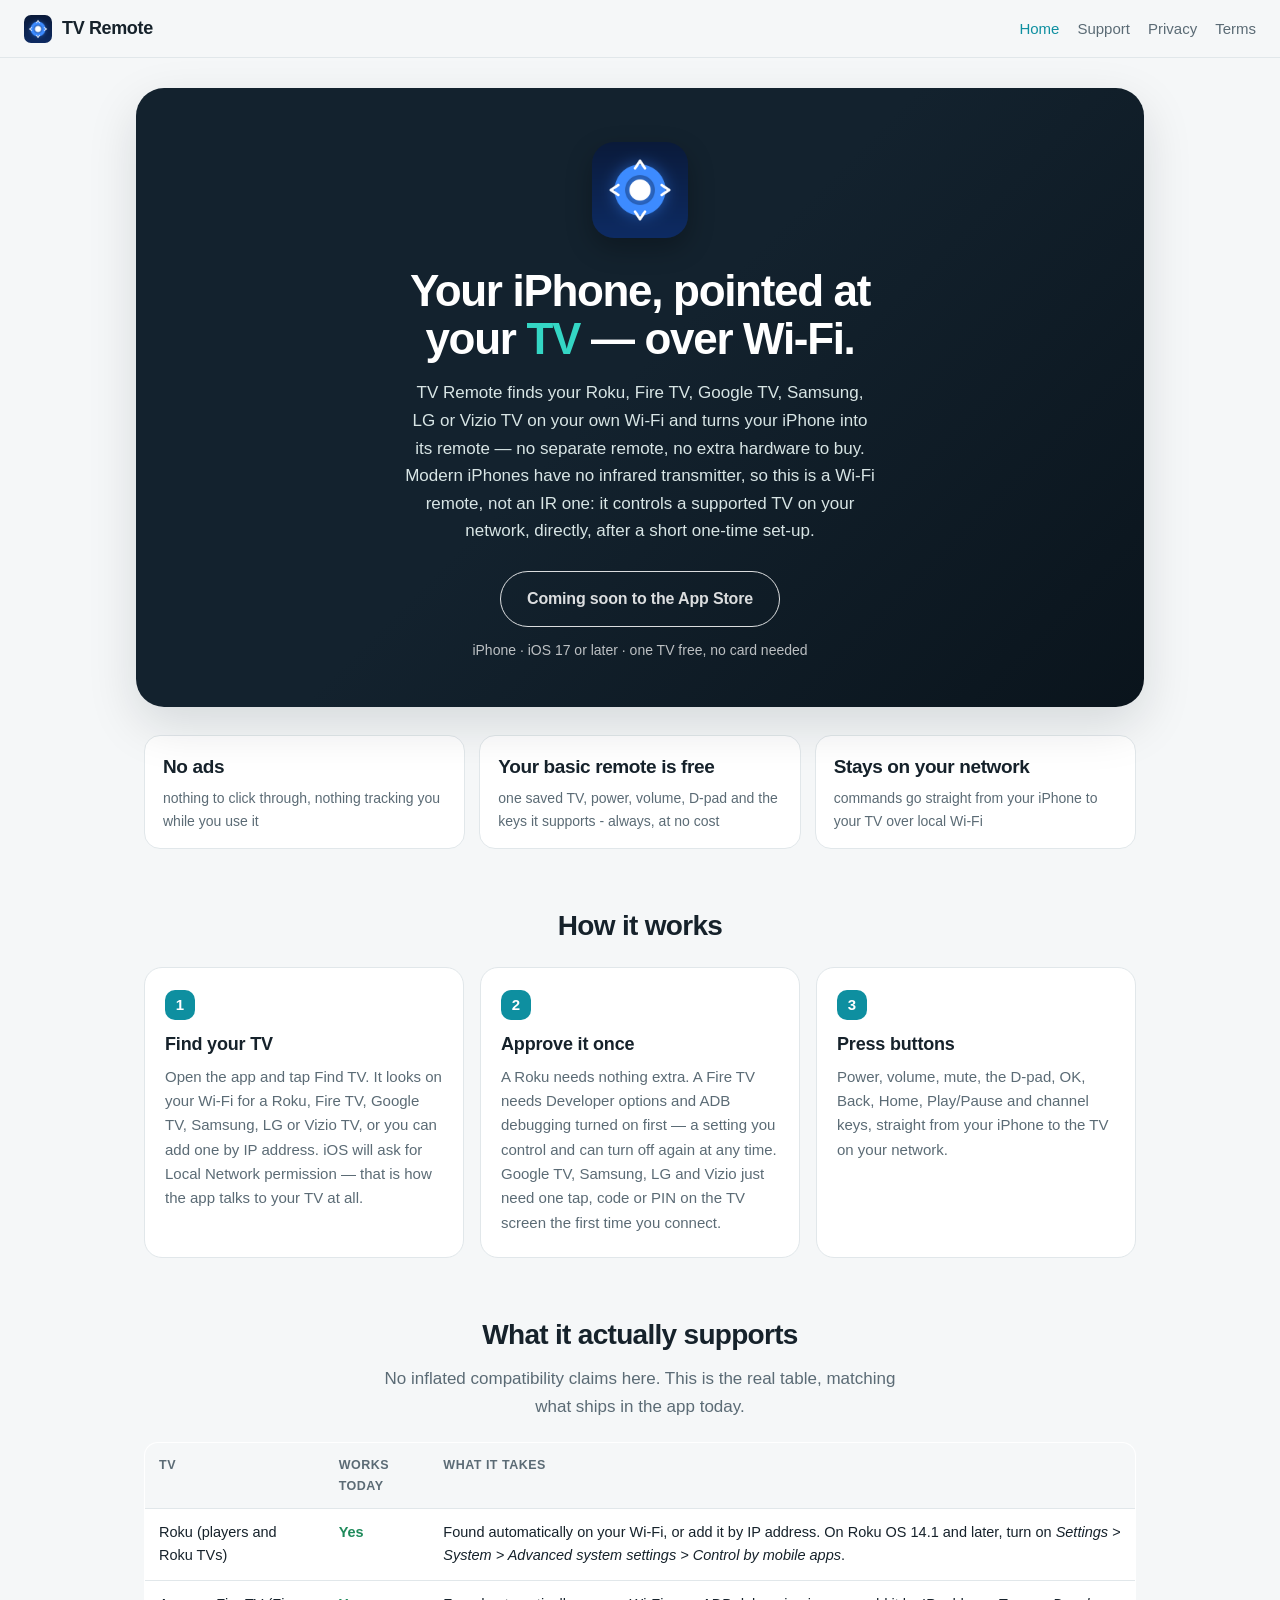
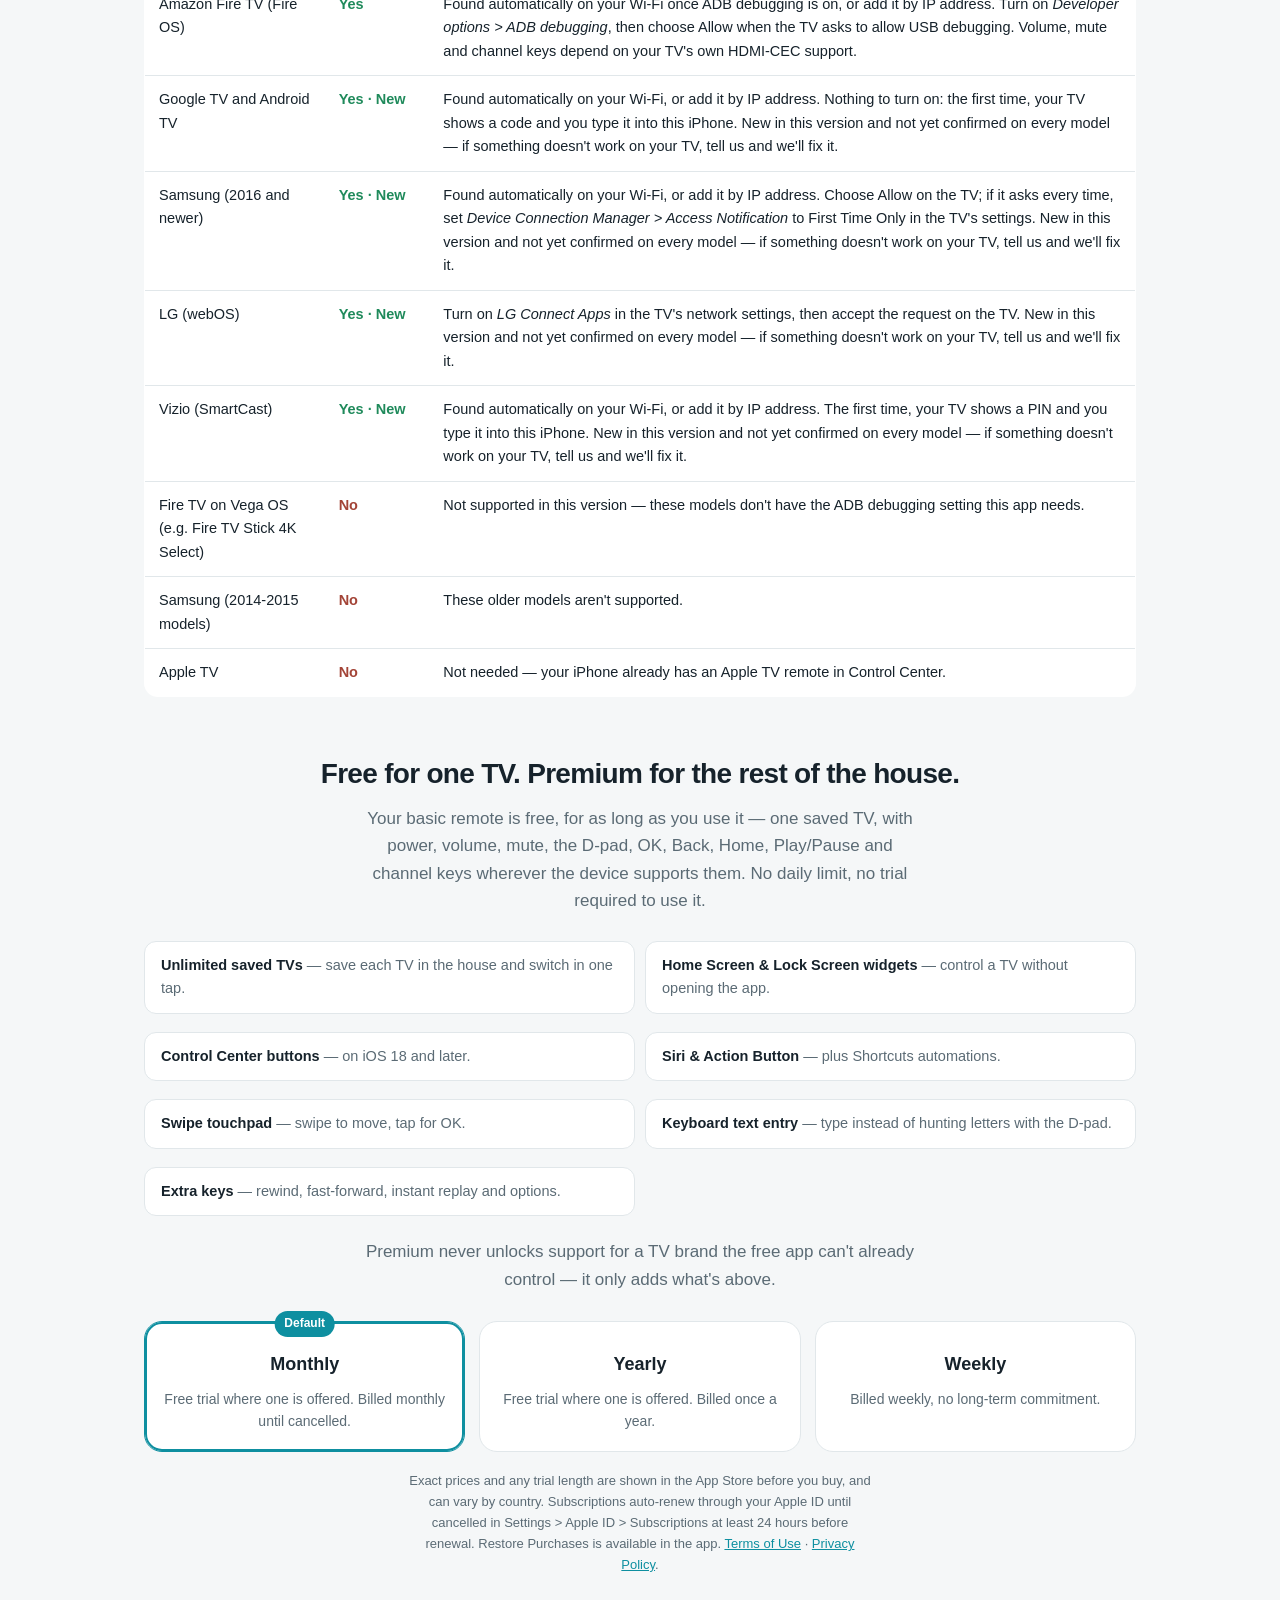
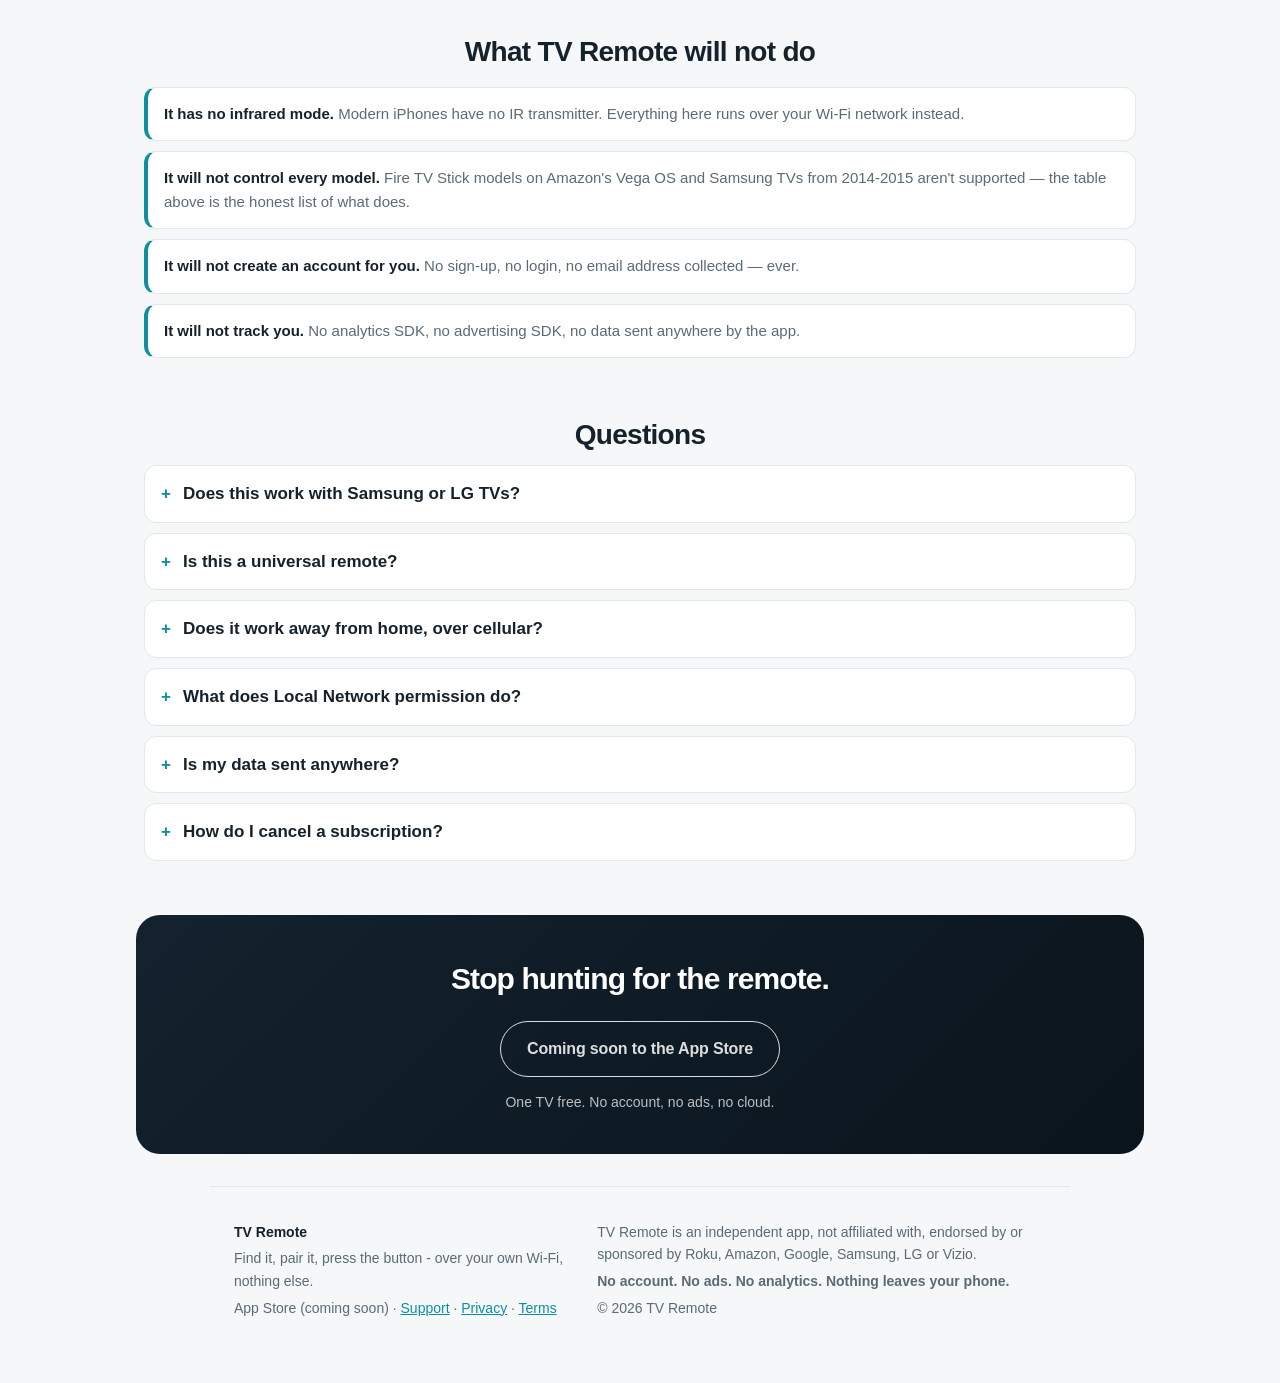
==== index.html @ e15d1ee3 "TV Remote site: landing, support, privacy policy and terms" ====
<!DOCTYPE html>
<html lang="en">
<head>
<meta charset="utf-8">
<meta name="viewport" content="width=device-width, initial-scale=1">
<title>TV Remote — the Wi-Fi remote for Roku, Fire TV &amp; more</title>
<meta name="description" content="TV Remote turns your iPhone into a remote for a Roku, Fire TV, Google TV, Samsung, LG or Vizio TV over your own Wi-Fi. No ads, no account, no cloud. One TV free; Premium adds unlimited TVs, widgets and more.">
<!-- Smart App Banner. Uncomment and fill app-id the day the App Store record
     exists; a banner pointing at a non-existent id renders as a dead bar.
<meta name="apple-itunes-app" content="app-id=APP_ID"> -->
<link rel="canonical" href="https://www.gettvremote.com/">
<link rel="stylesheet" href="style.css">
<link rel="icon" href="img/icon.png">
<link rel="apple-touch-icon" href="img/icon.png">
<meta name="color-scheme" content="light dark">
<meta name="theme-color" content="#13222E">
<meta property="og:type" content="website">
<meta property="og:site_name" content="TV Remote">
<meta property="og:title" content="TV Remote — the Wi-Fi remote for Roku, Fire TV &amp; more">
<meta property="og:description" content="TV Remote turns your iPhone into a remote for a Roku, Fire TV, Google TV, Samsung, LG or Vizio TV over your own Wi-Fi. No ads, no account, no cloud. One TV free; Premium adds unlimited TVs, widgets and more.">
<meta property="og:url" content="https://www.gettvremote.com/">
<meta property="og:image" content="https://www.gettvremote.com/img/icon.png">
<meta name="twitter:card" content="summary_large_image">
</head>
<body>
<header class="bar">
  <a class="wordmark" href="index.html"><img src="img/icon.png" alt="" width="28" height="28">TV Remote</a>
  <nav><a href="index.html" aria-current="page">Home</a><a href="support.html">Support</a><a href="privacy.html">Privacy</a><a href="terms.html">Terms</a></nav>
</header>
<main class="wide">

<section class="hero">
  <img class="appicon" src="img/icon.png" alt="TV Remote app icon" width="96" height="96">
  <h1>Your iPhone, pointed at<br>your <em>TV</em> &mdash; over Wi-Fi.</h1>
  <p class="lede">TV Remote finds your Roku, Fire TV, Google TV, Samsung, LG
  or Vizio TV on your own Wi-Fi and turns your iPhone into its remote
  &mdash; no separate remote, no extra hardware to buy. Modern iPhones have
  no infrared transmitter, so this is a Wi-Fi remote, not an IR one: it
  controls a supported TV on your network, directly, after a short one-time
  set-up.</p>
  <p class="cta">
    <span class="btn btn-soon" aria-disabled="true">Coming soon to the App Store</span>
    <span class="cta-note">iPhone &middot; iOS 17 or later &middot; one TV free, no card needed</span>
  </p>
</section>

<section class="proof">
  <div class="stat"><strong>No ads</strong><span>nothing to click through, nothing tracking you while you use it</span></div>
  <div class="stat"><strong>Your basic remote is free</strong><span>one saved TV, power, volume, D-pad and the keys it supports - always, at no cost</span></div>
  <div class="stat"><strong>Stays on your network</strong><span>commands go straight from your iPhone to your TV over local Wi-Fi</span></div>
</section>

<section class="steps" id="how">
  <h2 class="section-title">How it works</h2>
  <div class="stepgrid">
    <div>
      <span class="num">1</span>
      <h3>Find your TV</h3>
      <p>Open the app and tap Find TV. It looks on your Wi-Fi for a Roku,
      Fire TV, Google TV, Samsung, LG or Vizio TV, or you can add one by IP
      address. iOS will ask for Local Network permission &mdash; that is how
      the app talks to your TV at all.</p>
    </div>
    <div>
      <span class="num">2</span>
      <h3>Approve it once</h3>
      <p>A Roku needs nothing extra. A Fire TV needs Developer options and ADB
      debugging turned on first &mdash; a setting you control and can turn
      off again at any time. Google TV, Samsung, LG and Vizio just need one
      tap, code or PIN on the TV screen the first time you connect.</p>
    </div>
    <div>
      <span class="num">3</span>
      <h3>Press buttons</h3>
      <p>Power, volume, mute, the D-pad, OK, Back, Home, Play/Pause and
      channel keys, straight from your iPhone to the TV on your network.</p>
    </div>
  </div>
</section>

<section class="honest" id="devices">
  <h2 class="section-title">What it actually supports</h2>
  <p class="section-lede">No inflated compatibility claims here. This is the
  real table, matching what ships in the app today.</p>
  
<table class="devices">
<thead><tr><th>TV</th><th>Works today</th><th>What it takes</th></tr></thead>
<tbody>
<tr><td>Roku (players and Roku TVs)</td><td class="yes">Yes</td><td>Found automatically on your Wi-Fi, or add it by IP address. On Roku OS 14.1 and later, turn on <em>Settings &gt; System &gt; Advanced system settings &gt; Control by mobile apps</em>.</td></tr>
<tr><td>Amazon Fire TV (Fire OS)</td><td class="yes">Yes</td><td>Found automatically on your Wi-Fi once ADB debugging is on, or add it by IP address. Turn on <em>Developer options &gt; ADB debugging</em>, then choose Allow when the TV asks to allow USB debugging. Volume, mute and channel keys depend on your TV's own HDMI-CEC support.</td></tr>
<tr><td>Google TV and Android TV</td><td class="yes">Yes &middot; New</td><td>Found automatically on your Wi-Fi, or add it by IP address. Nothing to turn on: the first time, your TV shows a code and you type it into this iPhone. New in this version and not yet confirmed on every model &mdash; if something doesn't work on your TV, tell us and we'll fix it.</td></tr>
<tr><td>Samsung (2016 and newer)</td><td class="yes">Yes &middot; New</td><td>Found automatically on your Wi-Fi, or add it by IP address. Choose Allow on the TV; if it asks every time, set <em>Device Connection Manager &gt; Access Notification</em> to First Time Only in the TV's settings. New in this version and not yet confirmed on every model &mdash; if something doesn't work on your TV, tell us and we'll fix it.</td></tr>
<tr><td>LG (webOS)</td><td class="yes">Yes &middot; New</td><td>Turn on <em>LG Connect Apps</em> in the TV's network settings, then accept the request on the TV. New in this version and not yet confirmed on every model &mdash; if something doesn't work on your TV, tell us and we'll fix it.</td></tr>
<tr><td>Vizio (SmartCast)</td><td class="yes">Yes &middot; New</td><td>Found automatically on your Wi-Fi, or add it by IP address. The first time, your TV shows a PIN and you type it into this iPhone. New in this version and not yet confirmed on every model &mdash; if something doesn't work on your TV, tell us and we'll fix it.</td></tr>
<tr><td>Fire TV on Vega OS (e.g. Fire TV Stick 4K Select)</td><td class="no">No</td><td>Not supported in this version &mdash; these models don't have the ADB debugging setting this app needs.</td></tr>
<tr><td>Samsung (2014-2015 models)</td><td class="no">No</td><td>These older models aren't supported.</td></tr>
<tr><td>Apple TV</td><td class="no">No</td><td>Not needed &mdash; your iPhone already has an Apple TV remote in Control Center.</td></tr>
</tbody>
</table>

</section>

<section class="pricing" id="pricing">
  <h2 class="section-title">Free for one TV. Premium for the rest of the house.</h2>
  <p class="section-lede">Your basic remote is free, for as long as you use
  it &mdash; one saved TV, with power, volume, mute, the D-pad, OK, Back,
  Home, Play/Pause and channel keys wherever the device supports them. No
  daily limit, no trial required to use it.</p>
  <ul class="premium-list">
    <li><strong>Unlimited saved TVs</strong> &mdash; save each TV in the house and switch in one tap.</li>
    <li><strong>Home Screen &amp; Lock Screen widgets</strong> &mdash; control a TV without opening the app.</li>
    <li><strong>Control Center buttons</strong> &mdash; on iOS 18 and later.</li>
    <li><strong>Siri &amp; Action Button</strong> &mdash; plus Shortcuts automations.</li>
    <li><strong>Swipe touchpad</strong> &mdash; swipe to move, tap for OK.</li>
    <li><strong>Keyboard text entry</strong> &mdash; type instead of hunting letters with the D-pad.</li>
    <li><strong>Extra keys</strong> &mdash; rewind, fast-forward, instant replay and options.</li>
  </ul>
  <p class="section-lede">Premium never unlocks support for a TV brand the
  free app can't already control &mdash; it only adds what's above.</p>
  <div class="plans">
    <div class="plan featured">
      <p class="tag">Default</p>
      <h3>Monthly</h3>
      <p>Free trial where one is offered. Billed monthly until cancelled.</p>
    </div>
    <div class="plan">
      <h3>Yearly</h3>
      <p>Free trial where one is offered. Billed once a year.</p>
    </div>
    <div class="plan">
      <h3>Weekly</h3>
      <p>Billed weekly, no long-term commitment.</p>
    </div>
  </div>
  <p class="fineprint">Exact prices and any trial length are shown in the App
  Store before you buy, and can vary by country. Subscriptions auto-renew
  through your Apple ID until cancelled in Settings &gt; Apple ID &gt;
  Subscriptions at least 24 hours before renewal. Restore Purchases is
  available in the app. <a href="terms.html">Terms of Use</a> &middot;
  <a href="privacy.html">Privacy Policy</a>.</p>
</section>

<section class="honest">
  <h2 class="section-title">What TV Remote will not do</h2>
  <ul>
    <li><strong>It has no infrared mode.</strong> Modern iPhones have no IR
    transmitter. Everything here runs over your Wi-Fi network instead.</li>
    <li><strong>It will not control every model.</strong> Fire TV Stick
    models on Amazon's Vega OS and Samsung TVs from 2014-2015 aren't
    supported &mdash; the table above is the honest list of what does.</li>
    <li><strong>It will not create an account for you.</strong> No sign-up,
    no login, no email address collected &mdash; ever.</li>
    <li><strong>It will not track you.</strong> No analytics SDK, no
    advertising SDK, no data sent anywhere by the app.</li>
  </ul>
</section>

<section class="faq" id="faq">
  <h2 class="section-title">Questions</h2>
  <details>
    <summary>Does this work with Samsung or LG TVs?</summary>
    <p>Yes &mdash; new in this version. TV Remote now supports Samsung (2016
    and newer) and LG (webOS), alongside Google TV, Android TV and Vizio.
    They're new and not yet confirmed on every model; if something doesn't
    work on your TV, tell us and we'll fix it.</p>
  </details>
  <details>
    <summary>Is this a universal remote?</summary>
    <p>No. Modern iPhones don't have an infrared transmitter, so there's no
    IR signal for it to send. TV Remote controls a supported TV over your
    Wi-Fi network instead.</p>
  </details>
  <details>
    <summary>Does it work away from home, over cellular?</summary>
    <p>No. Your iPhone and your TV both need to be on the same local Wi-Fi
    network. There is no remote-access or cellular mode.</p>
  </details>
  <details>
    <summary>What does Local Network permission do?</summary>
    <p>It's the iOS permission that lets the app look for and talk to devices
    on your Wi-Fi &mdash; the only thing it's used for is finding and
    controlling your TV. See <a href="support.html">Support</a> for how to
    check or change it.</p>
  </details>
  <details>
    <summary>Is my data sent anywhere?</summary>
    <p>No. There's no account, no analytics SDK and no server of ours in this
    app. Saved TVs and settings stay on your iPhone; pairing keys and the
    tokens your TVs issue are kept in the iPhone's Keychain and only ever
    sent to the TV that issued them. See the
    <a href="privacy.html">Privacy Policy</a>.</p>
  </details>
  <details>
    <summary>How do I cancel a subscription?</summary>
    <p>In the iPhone Settings app: tap your name, then Subscriptions.
    Cancelling stops any future charge. Refunds are handled by Apple under
    their policies.</p>
  </details>
</section>

<section class="cta-band">
  <h2>Stop hunting for the remote.</h2>
  <p><span class="btn btn-soon" aria-disabled="true">Coming soon to the App Store</span></p>
  <p class="cta-note">One TV free. No account, no ads, no cloud.</p>
</section>

</main>
<footer>
  <div class="footgrid">
    <div>
      <p class="wordmark-foot">TV Remote</p>
      <p>Find it, pair it, press the button - over your own Wi-Fi, nothing else.</p>
      <p>App Store (coming soon) &middot; <a href="support.html">Support</a> &middot; <a href="privacy.html">Privacy</a> &middot; <a href="terms.html">Terms</a></p>
    </div>
    <div>
      <p>TV Remote is an independent app, not affiliated with, endorsed by or sponsored by Roku, Amazon, Google, Samsung, LG or Vizio.</p>
      <p class="disclaimer">No account. No ads. No analytics. Nothing leaves your phone.</p>
      <p>&copy; 2026 TV Remote</p>
    </div>
  </div>
</footer>
</body>
</html>
---- style.css ----
:root {
  --ink: #13222E;
  --ink-deep: #0A141C;
  --accent: #0E8FA0;
  --cta-fill: #34D6C4;
  --cta-text: #062420;
  --bg: #F5F7F8;
  --card: #FFFFFF;
  --text: #16222B;
  --muted: #5B6B75;
  --line: #E1E7EA;
  --success: #1F8A5B;
  --danger: #A34437;
  --on-ink: #E9F6F5;
  --shadow: 0 18px 50px rgba(10, 20, 30, 0.13);
}
@media (prefers-color-scheme: dark) {
  :root {
    --accent: #55E0DA;
    --bg: #0B141B; --card: #121D26;
    --text: #EAF3F4; --muted: #9FB1BA;
    --line: #223038; --success: #4CC38A; --danger: #E38472;
    --shadow: 0 18px 50px rgba(0, 0, 0, 0.55);
  }
}
* { box-sizing: border-box; }
html { scroll-behavior: smooth; }
body {
  margin: 0; background: var(--bg); color: var(--text);
  font: 17px/1.62 -apple-system, BlinkMacSystemFont, "Segoe UI", Roboto, Helvetica, Arial, sans-serif;
  -webkit-font-smoothing: antialiased;
}
.bar {
  display: flex; flex-wrap: wrap; gap: 14px; align-items: center;
  justify-content: space-between; padding: 14px 24px;
  border-bottom: 1px solid var(--line);
  position: sticky; top: 0; background: var(--bg); z-index: 5;
}
.wordmark { display: inline-flex; align-items: center; gap: 10px; font-weight: 800; font-size: 18px; color: var(--text); text-decoration: none; letter-spacing: -0.02em; }
.wordmark img { border-radius: 7px; }
nav a { color: var(--muted); text-decoration: none; margin-left: 18px; font-size: 15px; font-weight: 500; }
nav a:hover, nav a[aria-current] { color: var(--accent); }
main { max-width: 860px; margin: 0 auto; padding: 8px 24px 12px; }
main.wide { max-width: 1040px; }

/* Hero: the ink gradient carries the brand. */
.hero {
  position: relative; text-align: center;
  padding: 54px 20px 46px; margin: 22px -8px 8px;
  border-radius: 28px; overflow: hidden;
  background: linear-gradient(135deg, var(--ink) 0%, var(--ink) 48%, var(--ink-deep) 100%);
  color: #fff; box-shadow: var(--shadow);
}
.hero.small { padding: 40px 20px; }
.hero.small a { color: var(--cta-fill); }
.appicon { border-radius: 22px; box-shadow: 0 10px 26px rgba(0,0,0,0.28); margin-bottom: 20px; }
.hero h1 {
  font-size: clamp(28px, 6vw, 44px); line-height: 1.1;
  letter-spacing: -0.03em; font-weight: 800; margin: 0 0 16px; color: #fff;
}
.hero h1 em { font-style: normal; color: var(--cta-fill); }
.hero .lede { font-size: 17px; color: var(--on-ink); opacity: 0.92; max-width: 50ch; margin: 0 auto; }
.cta { margin: 26px 0 0; display: flex; flex-direction: column; align-items: center; gap: 12px; }
.btn {
  display: inline-block; padding: 14px 26px; border-radius: 999px;
  background: var(--cta-fill); color: var(--cta-text); font-weight: 800; font-size: 16px;
  text-decoration: none; letter-spacing: -0.01em; box-shadow: 0 10px 24px rgba(52,214,196,0.3);
}
.btn:hover { filter: brightness(1.06); }
.btn-soon, .btn-soon:hover { background: transparent; color: inherit; box-shadow: none; border: 1.5px solid currentColor; opacity: 0.85; cursor: default; }
.cta-note { font-size: 14px; color: rgba(255,255,255,0.72); }

/* Three claims that set expectations honestly before anyone scrolls. */
.proof { display: grid; gap: 14px; margin: 28px 0 6px; }
@media (min-width: 700px) { .proof { grid-template-columns: repeat(3, 1fr); } }
.stat { background: var(--card); border: 1px solid var(--line); border-radius: 16px; padding: 16px 18px; }
.stat strong { display: block; font-size: 19px; letter-spacing: -0.02em; color: var(--text); }
.stat span { display: block; font-size: 14px; color: var(--muted); margin-top: 4px; }

.section-title { font-size: clamp(22px, 3.6vw, 28px); letter-spacing: -0.025em; margin: 54px 0 8px; text-align: center; }
.section-lede { text-align: center; color: var(--muted); max-width: 58ch; margin: 0 auto 22px; }

.stepgrid { display: grid; gap: 16px; margin: 18px 0 10px; }
@media (min-width: 700px) { .stepgrid { grid-template-columns: repeat(3, 1fr); } }
.stepgrid > div { background: var(--card); border: 1px solid var(--line); border-radius: 18px; padding: 22px 20px; }
.num {
  display: inline-grid; place-items: center; width: 30px; height: 30px;
  border-radius: 10px; background: var(--accent); color: #fff;
  font-weight: 800; font-size: 15px; margin-bottom: 10px;
}
@media (prefers-color-scheme: dark) { .num, .plan .tag { color: var(--cta-text); } }
.stepgrid h3 { margin: 0 0 6px; font-size: 18px; letter-spacing: -0.01em; }
.stepgrid p { font-size: 15px; color: var(--muted); margin: 0; }

/* Honest device-support table. */
.devices { width: 100%; border-collapse: collapse; margin: 8px 0 4px; background: var(--card); border: 1px solid var(--line); border-radius: 14px; overflow: hidden; }
.devices th, .devices td { text-align: left; padding: 12px 14px; border-bottom: 1px solid var(--line); font-size: 14.5px; vertical-align: top; }
.devices th { background: var(--bg); color: var(--muted); font-size: 12.5px; text-transform: uppercase; letter-spacing: 0.04em; }
.devices tr:last-child td { border-bottom: none; }
.devices td.yes { color: var(--success); font-weight: 700; white-space: nowrap; }
.devices td.no { color: var(--danger); font-weight: 700; white-space: nowrap; }

.premium-list { list-style: none; padding: 0; margin: 18px 0; display: grid; gap: 10px; }
@media (min-width: 700px) { .premium-list { grid-template-columns: repeat(2, 1fr); } }
.premium-list li { background: var(--card); border: 1px solid var(--line); border-radius: 12px; padding: 12px 16px; font-size: 14.5px; color: var(--muted); }
.premium-list li strong { color: var(--text); }

.plans { display: grid; gap: 14px; margin: 28px 0 14px; }
@media (min-width: 760px) { .plans { grid-template-columns: repeat(3, 1fr); } }
.plan { position: relative; background: var(--card); border: 1px solid var(--line); border-radius: 18px; padding: 22px 18px 18px; text-align: center; }
.plan.featured { border-color: var(--accent); box-shadow: 0 0 0 2px var(--accent) inset; }
.plan h3 { margin: 6px 0 8px; font-size: 18px; }
.plan .tag { position: absolute; top: -11px; left: 50%; transform: translateX(-50%); margin: 0; padding: 3px 10px; border-radius: 999px; background: var(--accent); color: #fff; font-size: 12px; font-weight: 700; white-space: nowrap; }
.plan p { font-size: 14px; color: var(--muted); margin: 0; }
.fineprint { font-size: 13px; color: var(--muted); text-align: center; max-width: 64ch; margin: 18px auto 0; }

.honest ul { list-style: none; padding: 0; margin: 12px 0 0; }
.honest li {
  background: var(--card); border: 1px solid var(--line); border-left: 4px solid var(--accent);
  border-radius: 12px; padding: 14px 16px; margin-bottom: 10px;
  color: var(--muted); font-size: 15px;
}
.honest li strong { color: var(--text); }

.faq details { background: var(--card); border: 1px solid var(--line); border-radius: 12px; padding: 4px 16px; margin-bottom: 10px; }
.faq summary { cursor: pointer; font-weight: 700; padding: 10px 0; list-style: none; }
.faq summary::-webkit-details-marker { display: none; }
.faq summary::before { content: "+"; display: inline-block; width: 22px; color: var(--accent); font-weight: 800; }
.faq details[open] summary::before { content: "\2013"; }
.faq p { color: var(--muted); font-size: 15px; margin: 0 0 12px 22px; }

.cta-band { text-align: center; margin: 54px -8px 20px; padding: 40px 20px; border-radius: 24px;
  background: linear-gradient(135deg, var(--ink), var(--ink-deep)); color: #fff; }
.cta-band h2 { margin: 0 0 18px; font-size: clamp(22px, 4vw, 30px); letter-spacing: -0.03em; color: #fff; }
.cta-band p { margin: 0; }
.cta-band .cta-note { display: block; margin-top: 14px; }

h1 { font-size: 32px; line-height: 1.18; letter-spacing: -0.03em; margin: 0 0 16px; }
h2 { font-size: 21px; margin: 32px 0 10px; letter-spacing: -0.015em; }
h3 { font-size: 17px; margin: 24px 0 6px; }
ol, ul { padding-left: 22px; }
li { margin: 4px 0; }
blockquote {
  margin: 18px 0; padding: 12px 18px;
  border-left: 3px solid var(--accent); background: var(--card); color: var(--muted);
}
code { background: var(--card); border: 1px solid var(--line); border-radius: 5px; padding: 1px 5px; font-size: 14px; }
hr { border: 0; border-top: 1px solid var(--line); margin: 30px 0; }
a { color: var(--accent); }
footer {
  max-width: 860px; margin: 0 auto; padding: 30px 24px 60px;
  color: var(--muted); font-size: 14px; border-top: 1px solid var(--line);
}
.footgrid { display: grid; gap: 18px; }
@media (min-width: 700px) { .footgrid { grid-template-columns: 1fr 1.3fr; } }
footer p { margin: 4px 0; }
.wordmark-foot { font-weight: 800; color: var(--text); }
.disclaimer { font-weight: 700; }
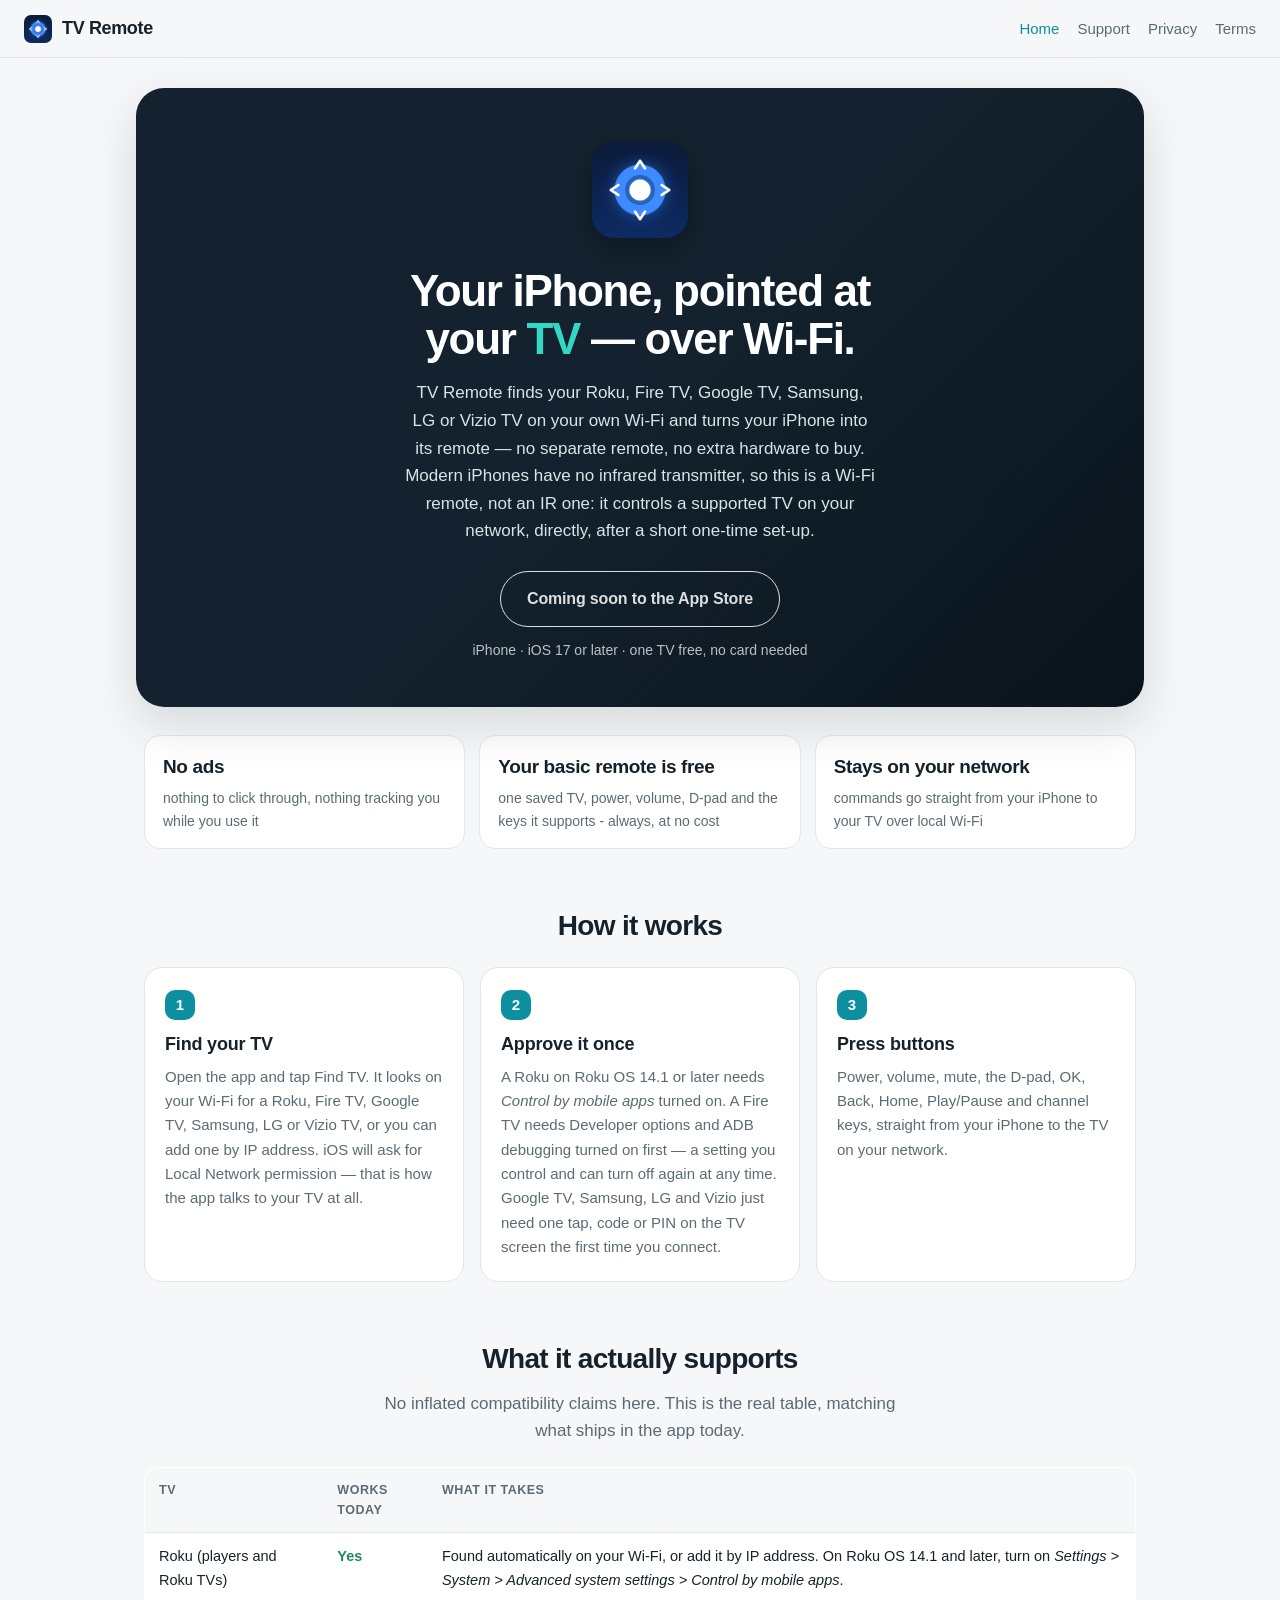
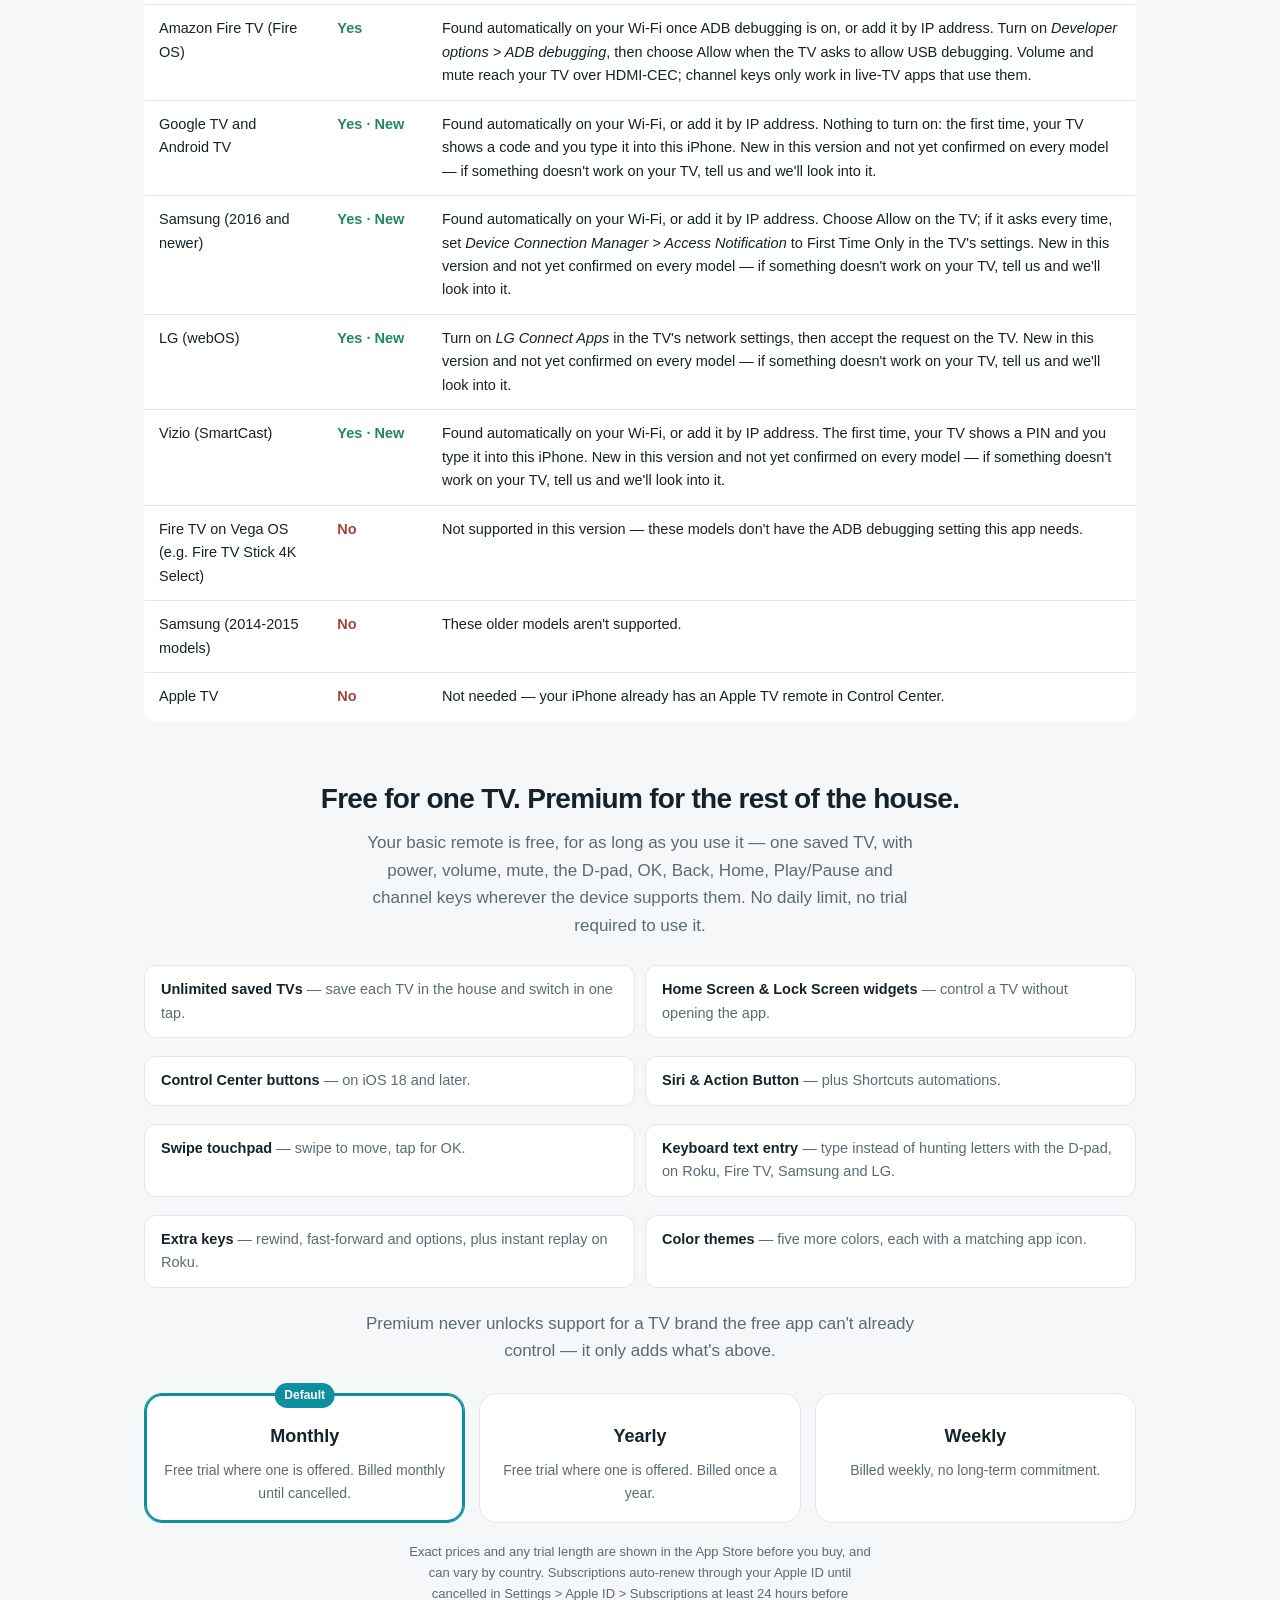
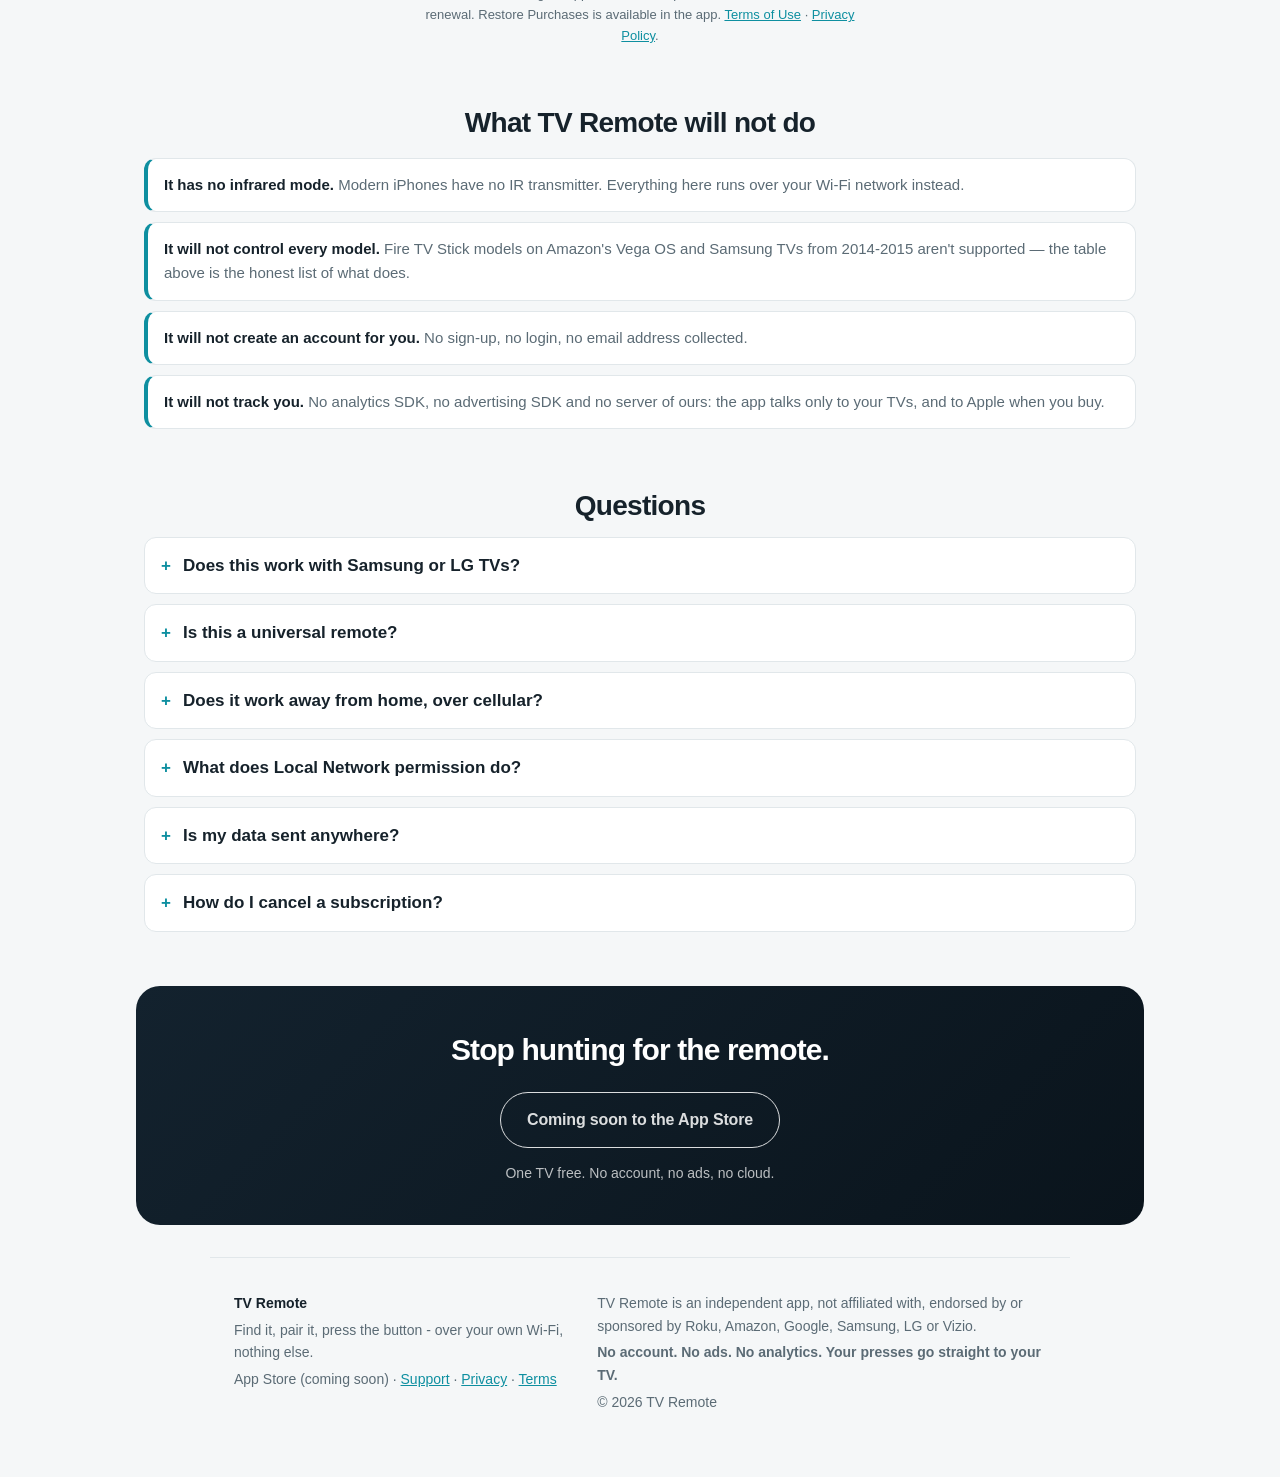
==== commit 5a78f788: "Accurate privacy wording, effective date, typing and replay limits" ====
--- a/index.html
+++ b/index.html
@@ -64,7 +64,8 @@
     <div>
       <span class="num">2</span>
       <h3>Approve it once</h3>
-      <p>A Roku needs nothing extra. A Fire TV needs Developer options and ADB
+      <p>A Roku on Roku OS 14.1 or later needs <em>Control by mobile apps</em>
+      turned on. A Fire TV needs Developer options and ADB
       debugging turned on first &mdash; a setting you control and can turn
       off again at any time. Google TV, Samsung, LG and Vizio just need one
       tap, code or PIN on the TV screen the first time you connect.</p>
@@ -87,11 +88,11 @@
 <thead><tr><th>TV</th><th>Works today</th><th>What it takes</th></tr></thead>
 <tbody>
 <tr><td>Roku (players and Roku TVs)</td><td class="yes">Yes</td><td>Found automatically on your Wi-Fi, or add it by IP address. On Roku OS 14.1 and later, turn on <em>Settings &gt; System &gt; Advanced system settings &gt; Control by mobile apps</em>.</td></tr>
-<tr><td>Amazon Fire TV (Fire OS)</td><td class="yes">Yes</td><td>Found automatically on your Wi-Fi once ADB debugging is on, or add it by IP address. Turn on <em>Developer options &gt; ADB debugging</em>, then choose Allow when the TV asks to allow USB debugging. Volume, mute and channel keys depend on your TV's own HDMI-CEC support.</td></tr>
-<tr><td>Google TV and Android TV</td><td class="yes">Yes &middot; New</td><td>Found automatically on your Wi-Fi, or add it by IP address. Nothing to turn on: the first time, your TV shows a code and you type it into this iPhone. New in this version and not yet confirmed on every model &mdash; if something doesn't work on your TV, tell us and we'll fix it.</td></tr>
-<tr><td>Samsung (2016 and newer)</td><td class="yes">Yes &middot; New</td><td>Found automatically on your Wi-Fi, or add it by IP address. Choose Allow on the TV; if it asks every time, set <em>Device Connection Manager &gt; Access Notification</em> to First Time Only in the TV's settings. New in this version and not yet confirmed on every model &mdash; if something doesn't work on your TV, tell us and we'll fix it.</td></tr>
-<tr><td>LG (webOS)</td><td class="yes">Yes &middot; New</td><td>Turn on <em>LG Connect Apps</em> in the TV's network settings, then accept the request on the TV. New in this version and not yet confirmed on every model &mdash; if something doesn't work on your TV, tell us and we'll fix it.</td></tr>
-<tr><td>Vizio (SmartCast)</td><td class="yes">Yes &middot; New</td><td>Found automatically on your Wi-Fi, or add it by IP address. The first time, your TV shows a PIN and you type it into this iPhone. New in this version and not yet confirmed on every model &mdash; if something doesn't work on your TV, tell us and we'll fix it.</td></tr>
+<tr><td>Amazon Fire TV (Fire OS)</td><td class="yes">Yes</td><td>Found automatically on your Wi-Fi once ADB debugging is on, or add it by IP address. Turn on <em>Developer options &gt; ADB debugging</em>, then choose Allow when the TV asks to allow USB debugging. Volume and mute reach your TV over HDMI-CEC; channel keys only work in live-TV apps that use them.</td></tr>
+<tr><td>Google TV and Android TV</td><td class="yes">Yes &middot; New</td><td>Found automatically on your Wi-Fi, or add it by IP address. Nothing to turn on: the first time, your TV shows a code and you type it into this iPhone. New in this version and not yet confirmed on every model &mdash; if something doesn't work on your TV, tell us and we'll look into it.</td></tr>
+<tr><td>Samsung (2016 and newer)</td><td class="yes">Yes &middot; New</td><td>Found automatically on your Wi-Fi, or add it by IP address. Choose Allow on the TV; if it asks every time, set <em>Device Connection Manager &gt; Access Notification</em> to First Time Only in the TV's settings. New in this version and not yet confirmed on every model &mdash; if something doesn't work on your TV, tell us and we'll look into it.</td></tr>
+<tr><td>LG (webOS)</td><td class="yes">Yes &middot; New</td><td>Turn on <em>LG Connect Apps</em> in the TV's network settings, then accept the request on the TV. New in this version and not yet confirmed on every model &mdash; if something doesn't work on your TV, tell us and we'll look into it.</td></tr>
+<tr><td>Vizio (SmartCast)</td><td class="yes">Yes &middot; New</td><td>Found automatically on your Wi-Fi, or add it by IP address. The first time, your TV shows a PIN and you type it into this iPhone. New in this version and not yet confirmed on every model &mdash; if something doesn't work on your TV, tell us and we'll look into it.</td></tr>
 <tr><td>Fire TV on Vega OS (e.g. Fire TV Stick 4K Select)</td><td class="no">No</td><td>Not supported in this version &mdash; these models don't have the ADB debugging setting this app needs.</td></tr>
 <tr><td>Samsung (2014-2015 models)</td><td class="no">No</td><td>These older models aren't supported.</td></tr>
 <tr><td>Apple TV</td><td class="no">No</td><td>Not needed &mdash; your iPhone already has an Apple TV remote in Control Center.</td></tr>
@@ -112,8 +113,9 @@
     <li><strong>Control Center buttons</strong> &mdash; on iOS 18 and later.</li>
     <li><strong>Siri &amp; Action Button</strong> &mdash; plus Shortcuts automations.</li>
     <li><strong>Swipe touchpad</strong> &mdash; swipe to move, tap for OK.</li>
-    <li><strong>Keyboard text entry</strong> &mdash; type instead of hunting letters with the D-pad.</li>
-    <li><strong>Extra keys</strong> &mdash; rewind, fast-forward, instant replay and options.</li>
+    <li><strong>Keyboard text entry</strong> &mdash; type instead of hunting letters with the D-pad, on Roku, Fire TV, Samsung and LG.</li>
+    <li><strong>Extra keys</strong> &mdash; rewind, fast-forward and options, plus instant replay on Roku.</li>
+    <li><strong>Color themes</strong> &mdash; five more colors, each with a matching app icon.</li>
   </ul>
   <p class="section-lede">Premium never unlocks support for a TV brand the
   free app can't already control &mdash; it only adds what's above.</p>
@@ -149,9 +151,10 @@
     models on Amazon's Vega OS and Samsung TVs from 2014-2015 aren't
     supported &mdash; the table above is the honest list of what does.</li>
     <li><strong>It will not create an account for you.</strong> No sign-up,
-    no login, no email address collected &mdash; ever.</li>
+    no login, no email address collected.</li>
     <li><strong>It will not track you.</strong> No analytics SDK, no
-    advertising SDK, no data sent anywhere by the app.</li>
+    advertising SDK and no server of ours: the app talks only to your TVs,
+    and to Apple when you buy.</li>
   </ul>
 </section>
 
@@ -162,7 +165,7 @@
     <p>Yes &mdash; new in this version. TV Remote now supports Samsung (2016
     and newer) and LG (webOS), alongside Google TV, Android TV and Vizio.
     They're new and not yet confirmed on every model; if something doesn't
-    work on your TV, tell us and we'll fix it.</p>
+    work on your TV, tell us and we'll look into it.</p>
   </details>
   <details>
     <summary>Is this a universal remote?</summary>
@@ -184,10 +187,10 @@
   </details>
   <details>
     <summary>Is my data sent anywhere?</summary>
-    <p>No. There's no account, no analytics SDK and no server of ours in this
-    app. Saved TVs and settings stay on your iPhone; pairing keys and the
-    tokens your TVs issue are kept in the iPhone's Keychain and only ever
-    sent to the TV that issued them. See the
+    <p>Only to your TV. There's no account, no analytics SDK and no server of
+    ours in this app, and purchases go through Apple. Saved TVs and settings
+    stay on your iPhone; pairing keys and TV tokens are kept in the iPhone's
+    Keychain and sent only to your TV's address on your own Wi-Fi. See the
     <a href="privacy.html">Privacy Policy</a>.</p>
   </details>
   <details>
@@ -214,7 +217,7 @@
     </div>
     <div>
       <p>TV Remote is an independent app, not affiliated with, endorsed by or sponsored by Roku, Amazon, Google, Samsung, LG or Vizio.</p>
-      <p class="disclaimer">No account. No ads. No analytics. Nothing leaves your phone.</p>
+      <p class="disclaimer">No account. No ads. No analytics. Your presses go straight to your TV.</p>
       <p>&copy; 2026 TV Remote</p>
     </div>
   </div>
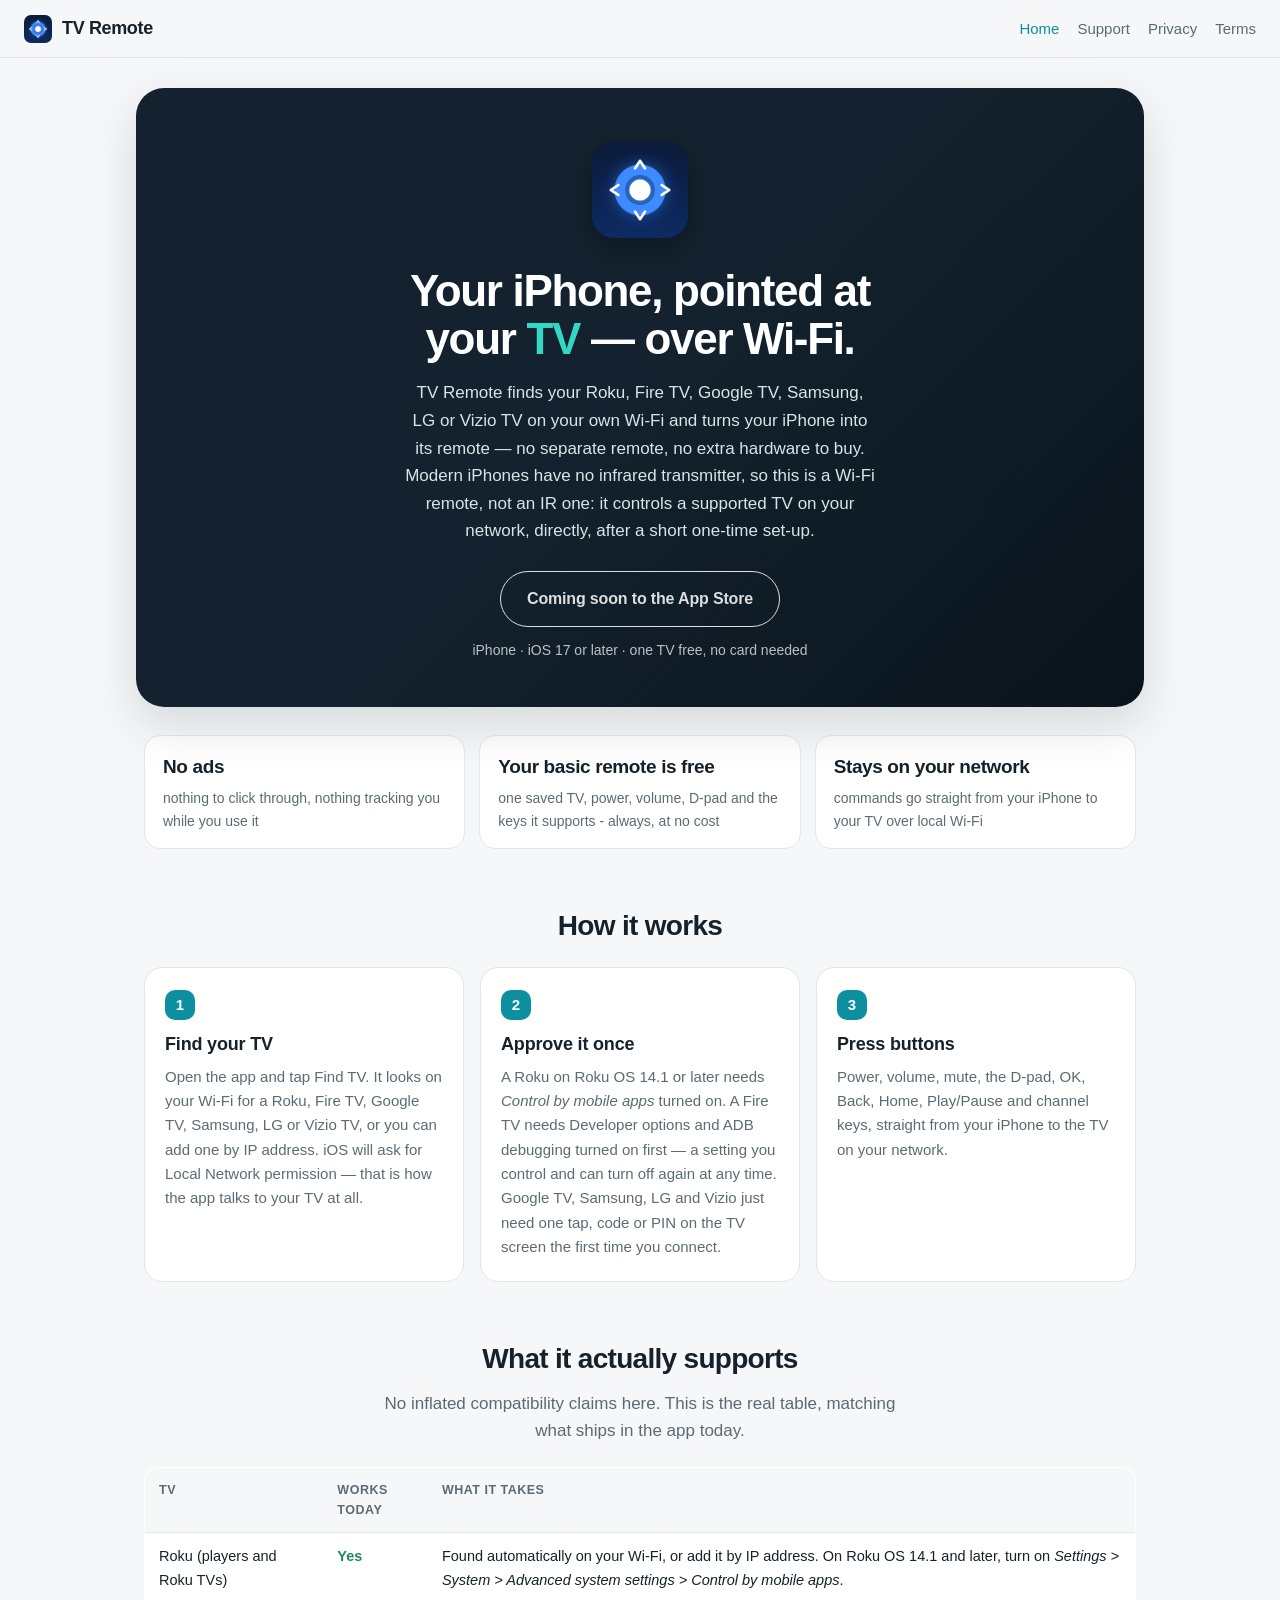
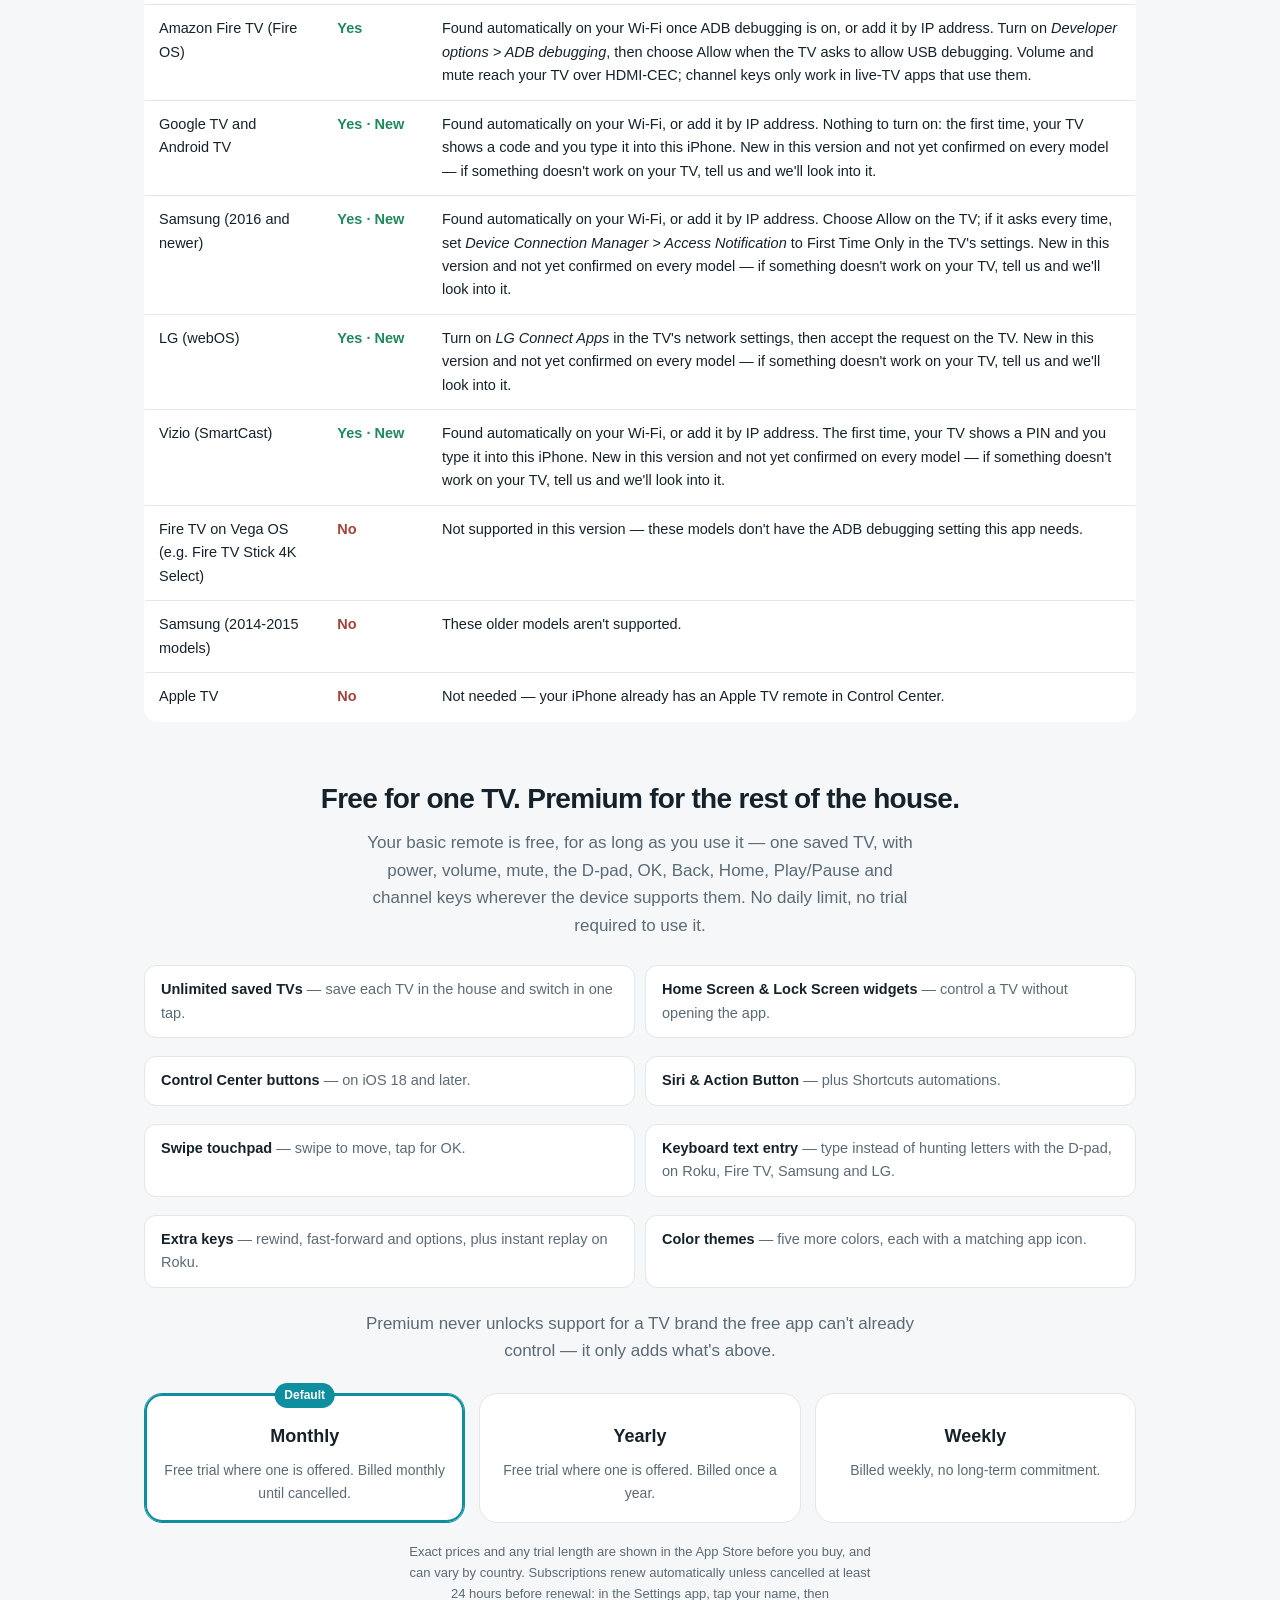
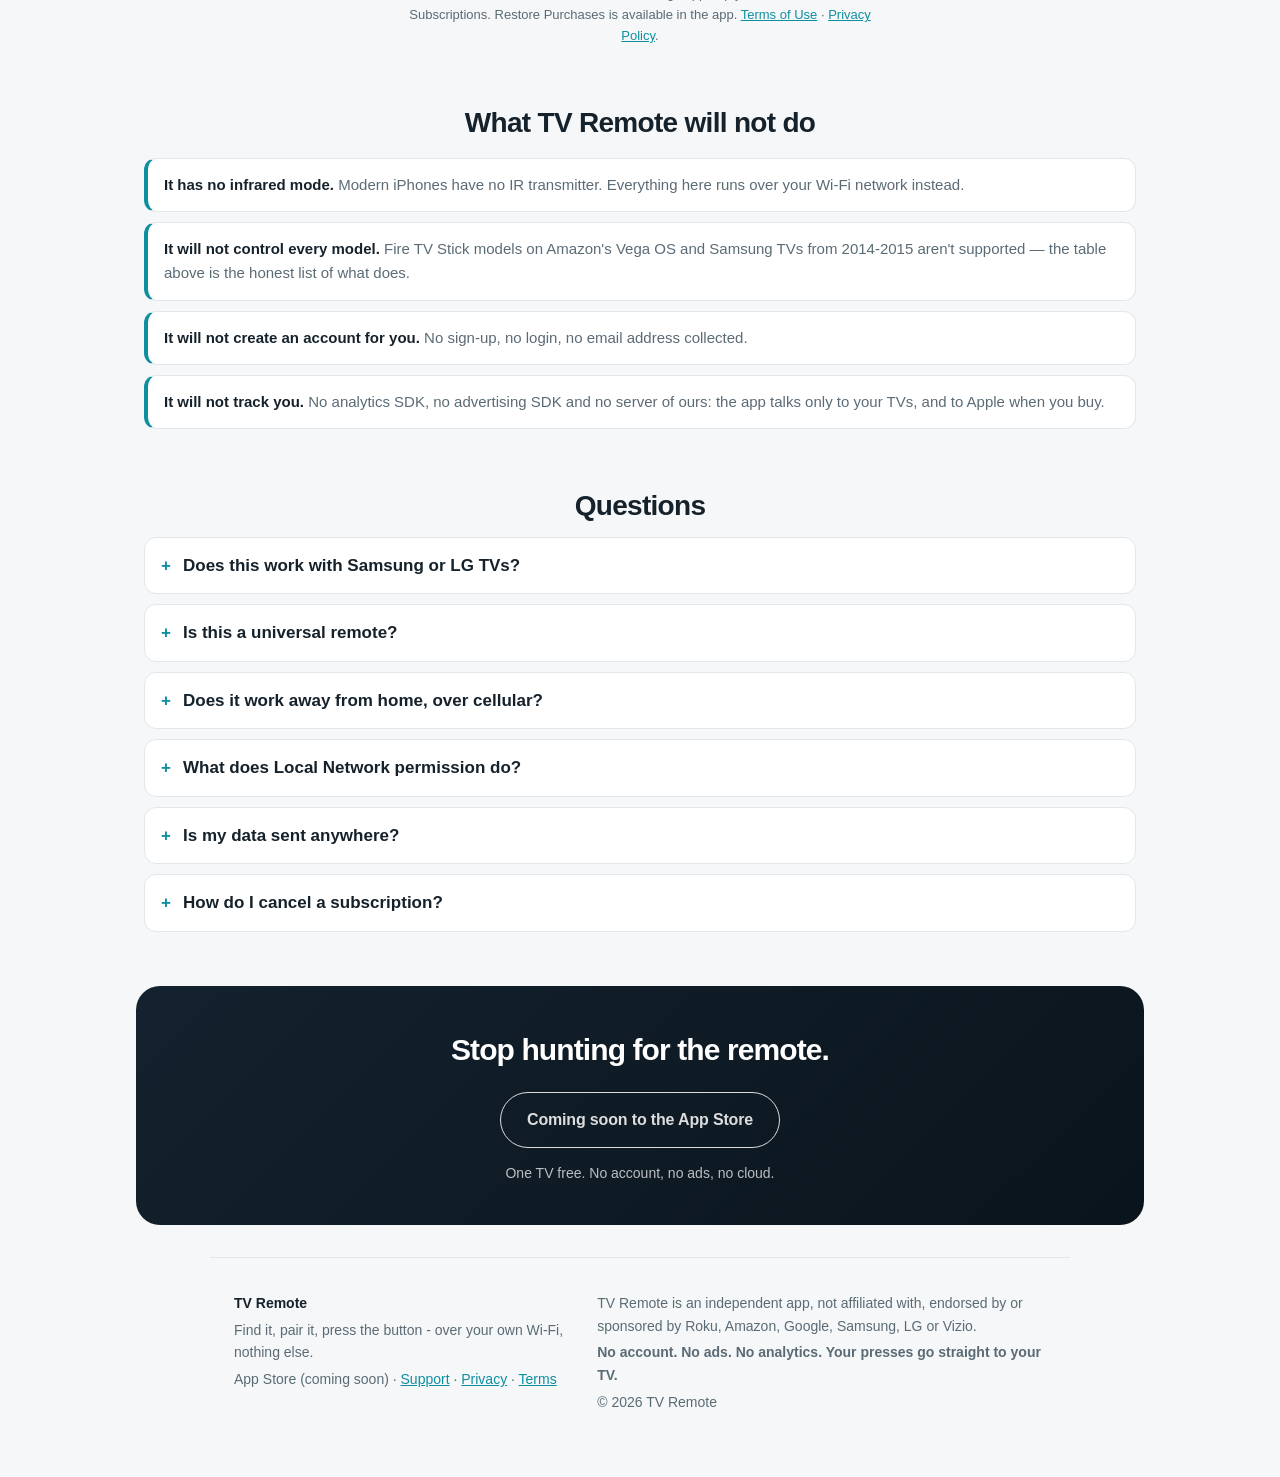
==== commit 6739084a: "Subscription wording, typing and replay limits, themes" ====
--- a/index.html
+++ b/index.html
@@ -135,9 +135,9 @@
     </div>
   </div>
   <p class="fineprint">Exact prices and any trial length are shown in the App
-  Store before you buy, and can vary by country. Subscriptions auto-renew
-  through your Apple ID until cancelled in Settings &gt; Apple ID &gt;
-  Subscriptions at least 24 hours before renewal. Restore Purchases is
+  Store before you buy, and can vary by country. Subscriptions renew
+  automatically unless cancelled at least 24 hours before renewal: in the
+  Settings app, tap your name, then Subscriptions. Restore Purchases is
   available in the app. <a href="terms.html">Terms of Use</a> &middot;
   <a href="privacy.html">Privacy Policy</a>.</p>
 </section>
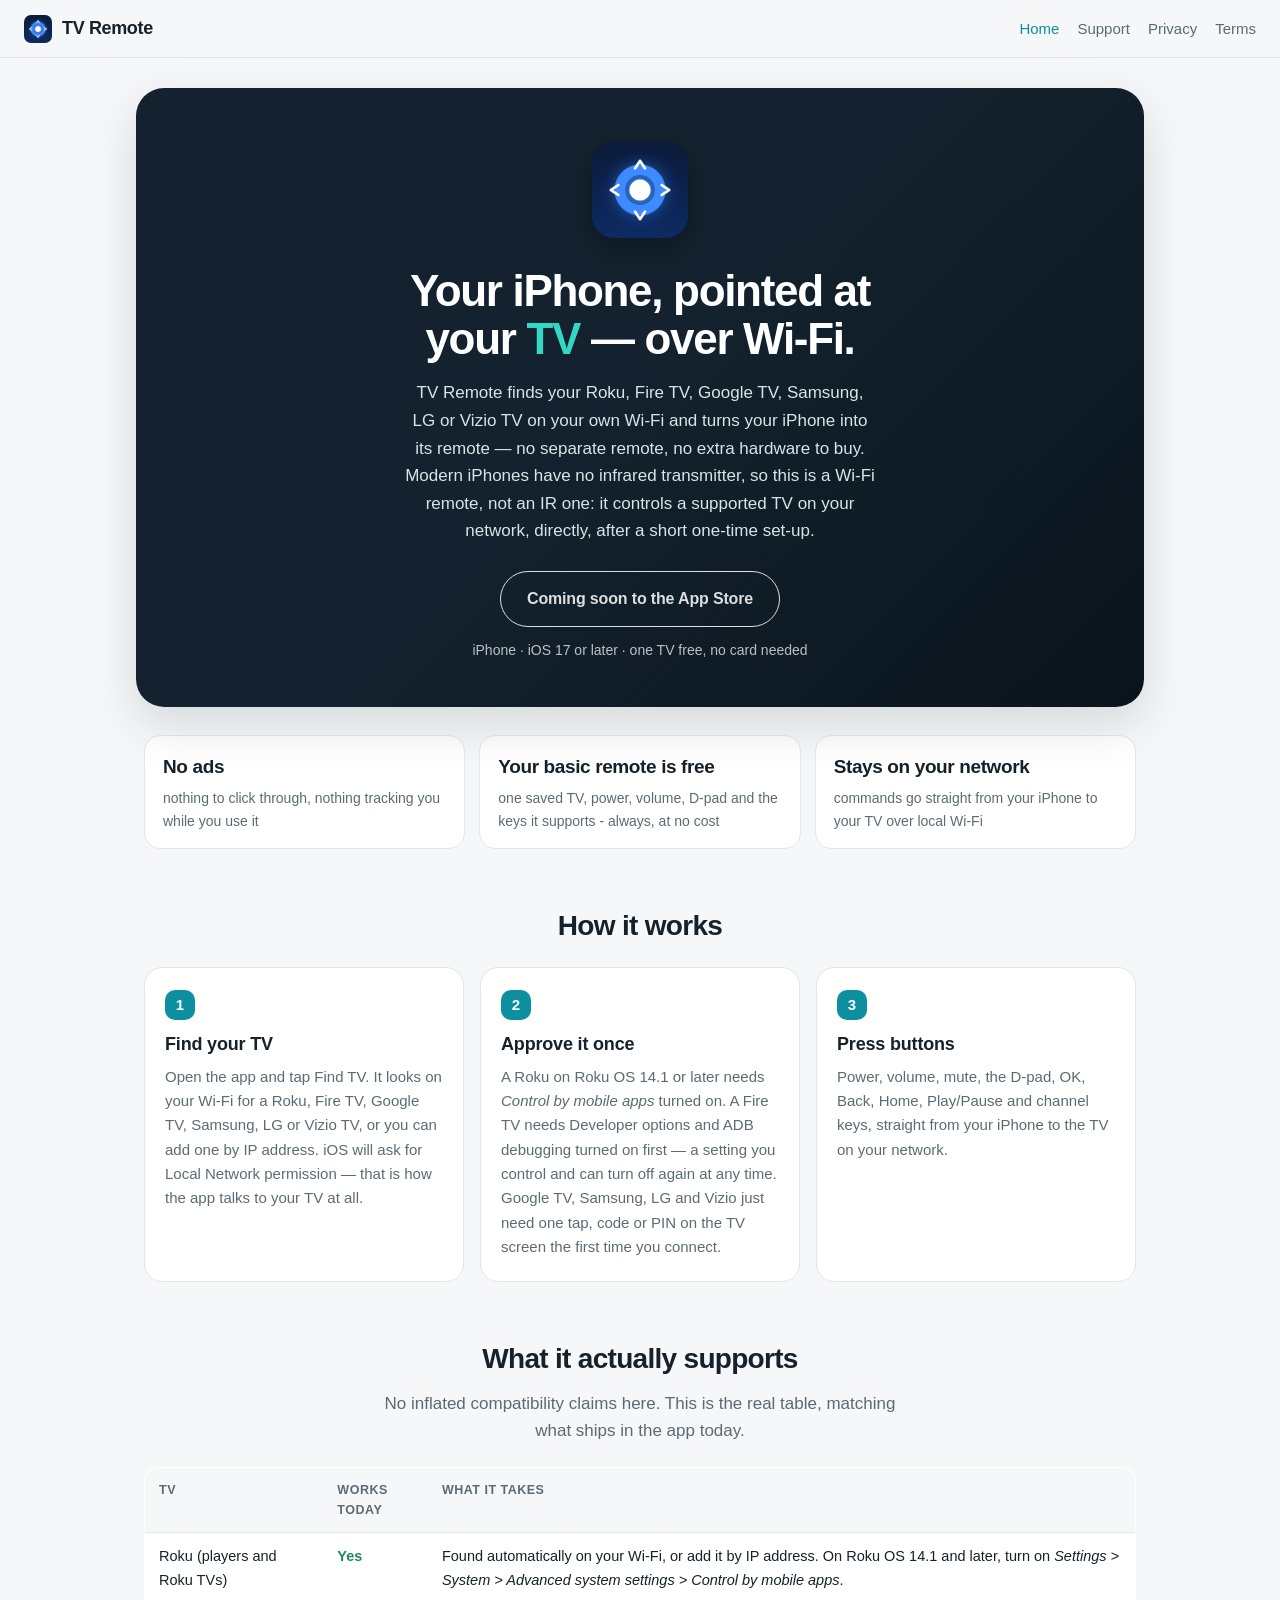
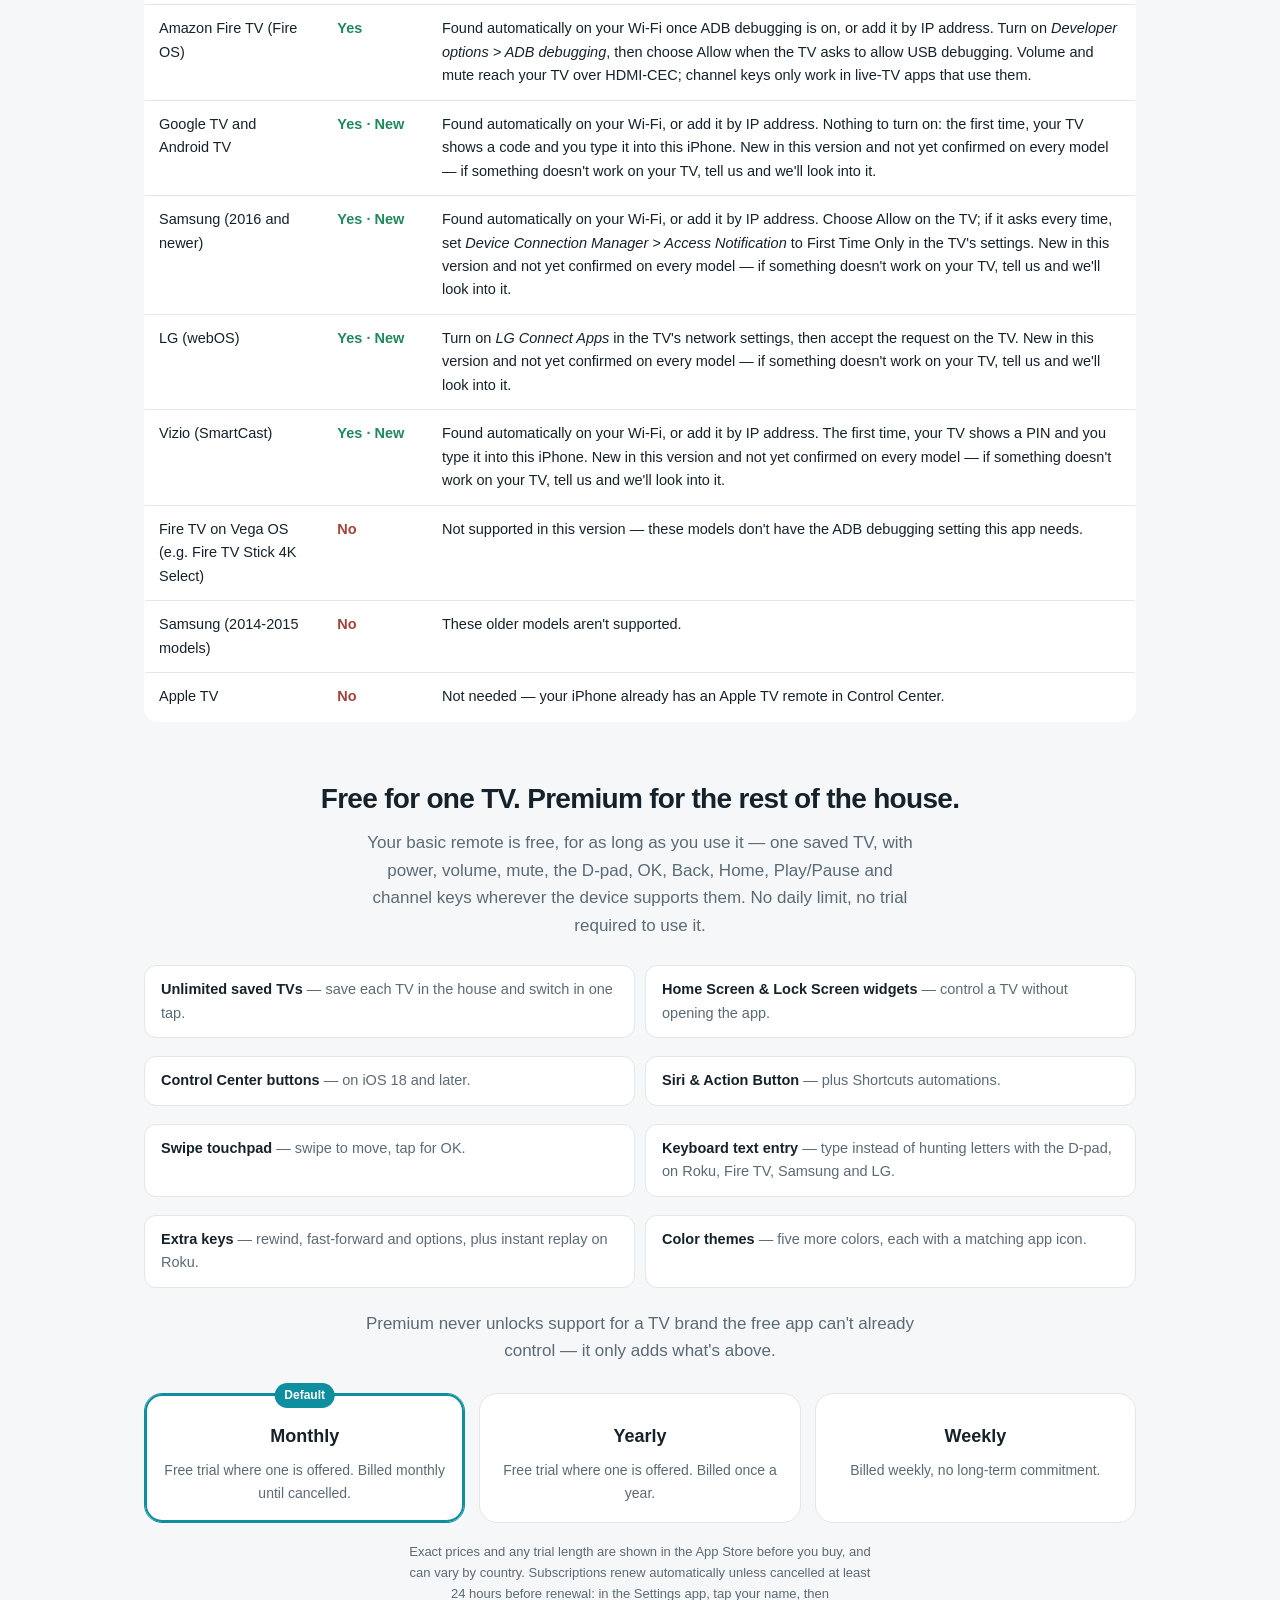
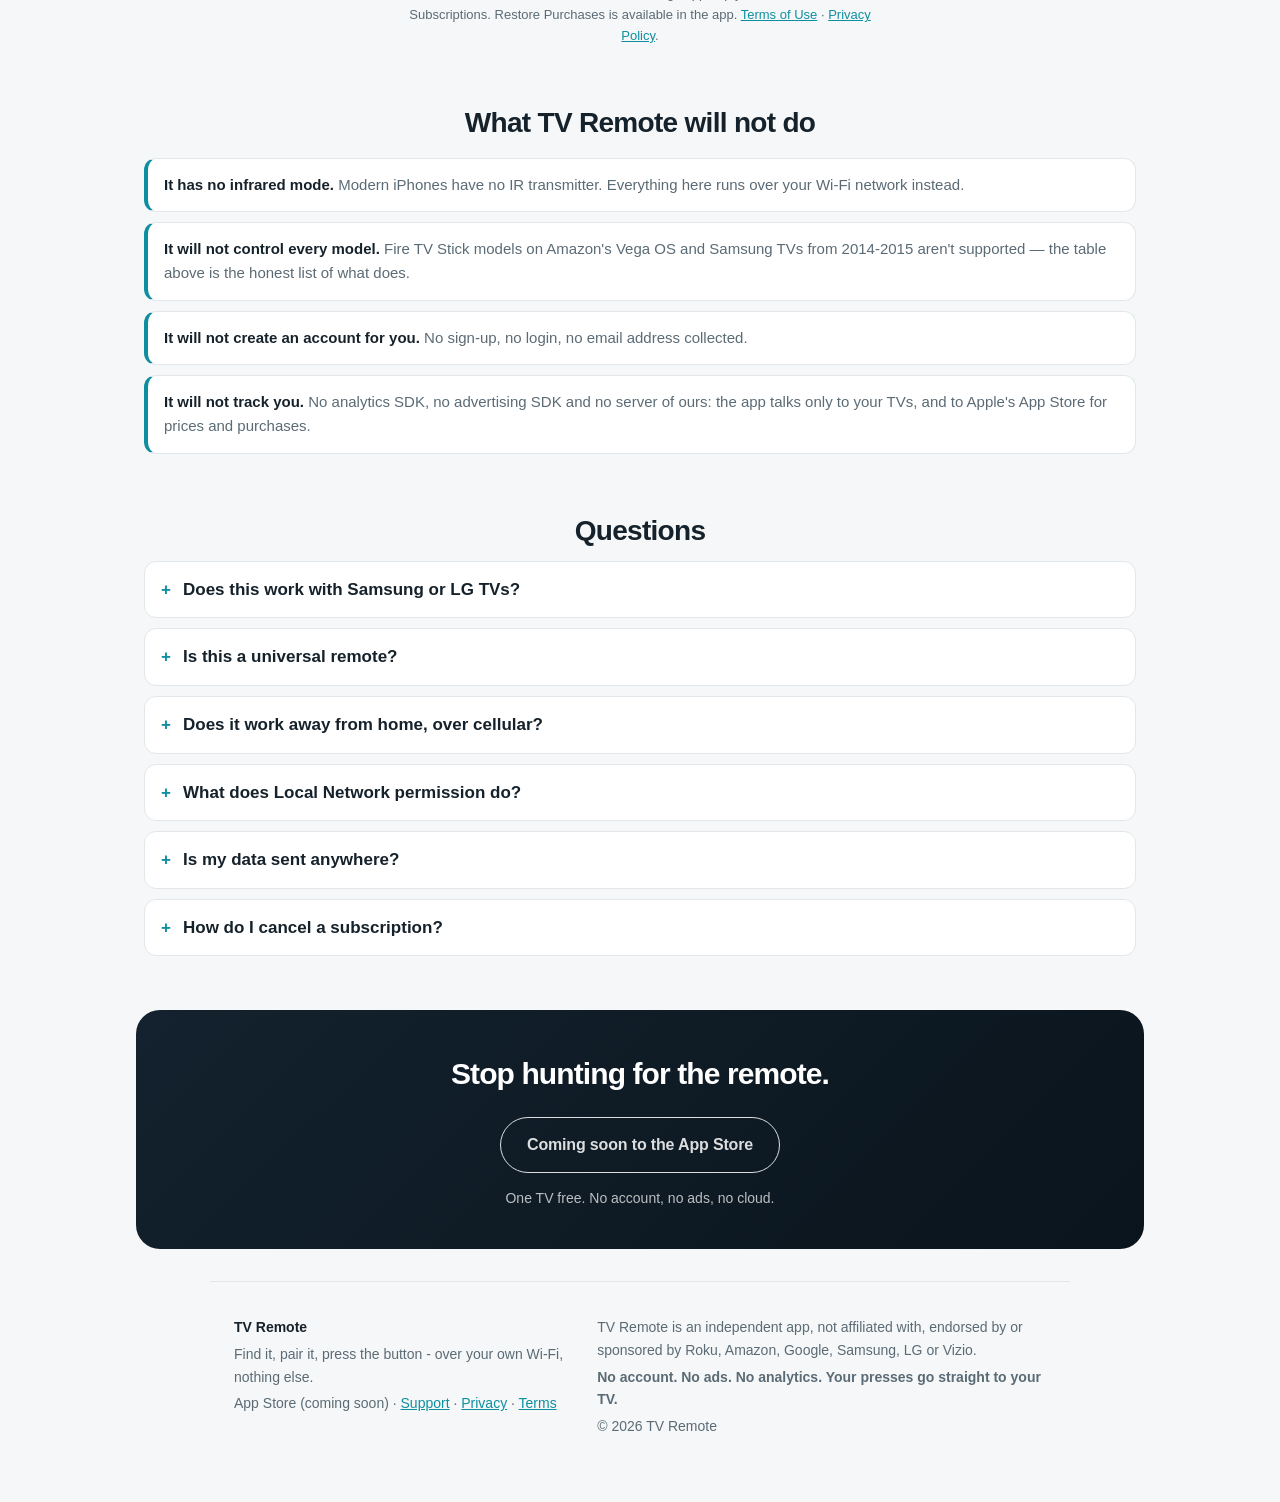
==== commit 9c0cdf42: "Tokens vs keys, App Store wording, replace keeps pairing" ====
--- a/index.html
+++ b/index.html
@@ -154,7 +154,7 @@
     no login, no email address collected.</li>
     <li><strong>It will not track you.</strong> No analytics SDK, no
     advertising SDK and no server of ours: the app talks only to your TVs,
-    and to Apple when you buy.</li>
+    and to Apple's App Store for prices and purchases.</li>
   </ul>
 </section>
 
@@ -187,10 +187,12 @@
   </details>
   <details>
     <summary>Is my data sent anywhere?</summary>
-    <p>Only to your TV. There's no account, no analytics SDK and no server of
-    ours in this app, and purchases go through Apple. Saved TVs and settings
-    stay on your iPhone; pairing keys and TV tokens are kept in the iPhone's
-    Keychain and sent only to your TV's address on your own Wi-Fi. See the
+    <p>Nothing goes to us. The app talks to your TVs over your Wi-Fi, and to
+    Apple's App Store for prices and purchases; there's no account, no
+    analytics SDK and no server of ours. Saved TVs and settings stay on your
+    iPhone; pairing keys and TV tokens are kept in the iPhone's Keychain.
+    Tokens go only to your TV's address on your own Wi-Fi, and private keys
+    never leave the iPhone. See the
     <a href="privacy.html">Privacy Policy</a>.</p>
   </details>
   <details>
